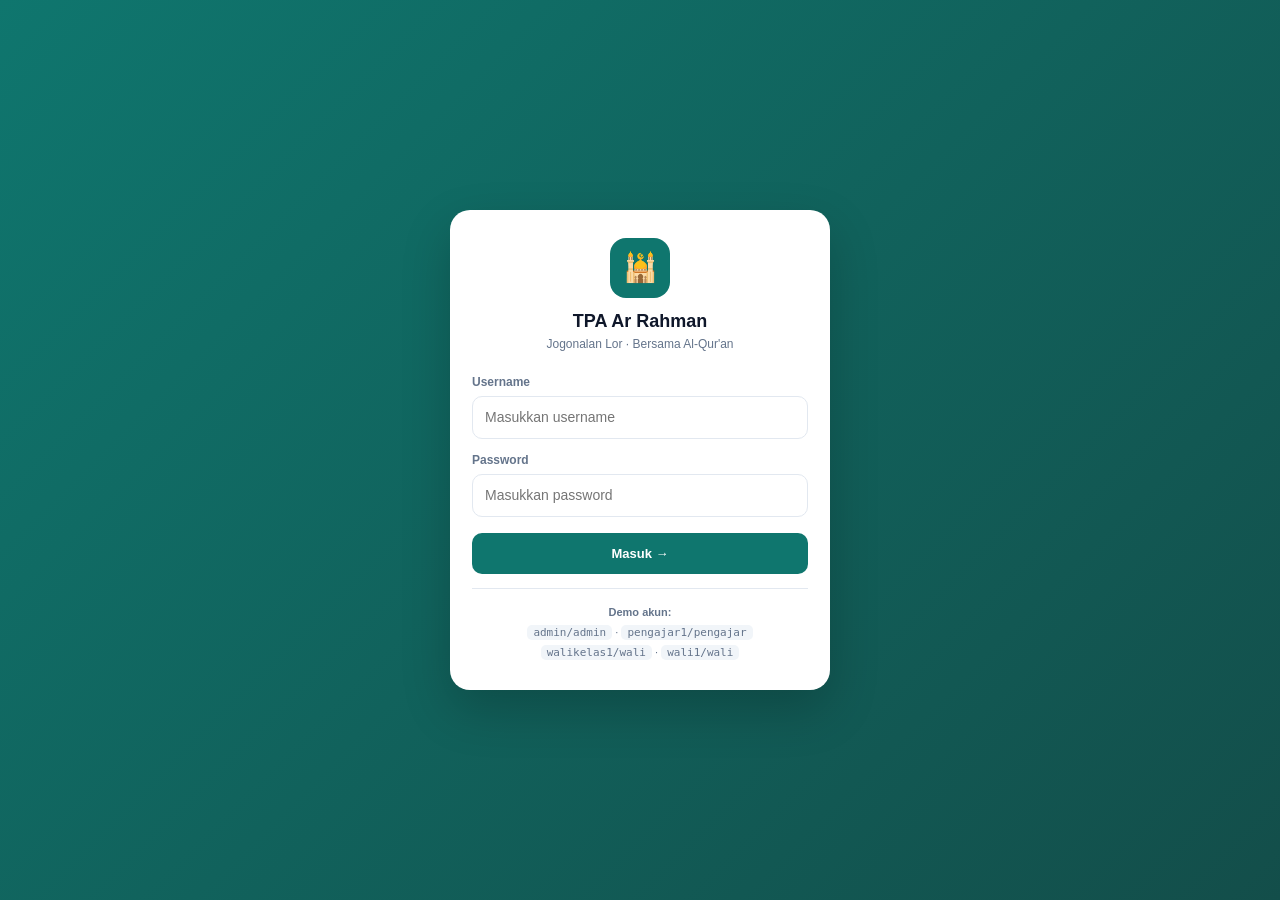
==== index.html @ e5f5216a "Add files via upload" ====
<!DOCTYPE html>
<html lang="id">
<head>
<meta charset="UTF-8">
<meta name="viewport" content="width=device-width, initial-scale=1.0">
<title>Login · TPA Ar Rahman</title>
<link rel="stylesheet" href="shared.css">
</head>
<body>
<div class="login-wrap">
  <form class="login-card" id="loginForm">
    <div class="login-logo">
      <div class="logo">🕌</div>
      <h1>TPA Ar Rahman</h1>
      <p>Jogonalan Lor · Bersama Al-Qur'an</p>
    </div>
    <div class="login-error" id="err"></div>
    <div class="field" style="margin-bottom:12px">
      <label>Username</label>
      <input id="username" placeholder="Masukkan username" autocomplete="username" required>
    </div>
    <div class="field" style="margin-bottom:16px">
      <label>Password</label>
      <input id="password" type="password" placeholder="Masukkan password" autocomplete="current-password" required>
    </div>
    <button type="submit" class="btn btn-primary btn-block">Masuk →</button>
    <div class="login-hint">
      <strong>Demo akun:</strong><br>
      <code>admin/admin</code> · <code>pengajar1/pengajar</code><br>
      <code>walikelas1/wali</code> · <code>wali1/wali</code>
    </div>
  </form>
</div>
<script src="app.js"></script>
<script>
  // Jika sudah login, langsung ke dashboard
  if (tpa.getSession()) location.href = 'dashboard.html';

  document.getElementById('loginForm').addEventListener('submit', (e) => {
    e.preventDefault();
    const u = document.getElementById('username').value.trim();
    const p = document.getElementById('password').value;
    const sess = tpa.login(u, p);
    if (!sess) {
      const err = document.getElementById('err');
      err.textContent = 'Username atau password salah.';
      err.style.display = 'block';
      return;
    }
    location.href = 'dashboard.html';
  });
</script>
</body>
</html>
---- shared.css ----
:root{
  --primary:#0f766e; --primary-dark:#115e59; --primary-light:#14b8a6;
  --accent:#f59e0b; --danger:#dc2626; --success:#16a34a;
  --bg:#f1f5f9; --card:#ffffff; --text:#0f172a; --muted:#64748b;
  --border:#e2e8f0; --radius:14px;
}
*{box-sizing:border-box;margin:0;padding:0}
body{font-family:-apple-system,BlinkMacSystemFont,'Segoe UI',Roboto,sans-serif;
  background:var(--bg);color:var(--text);font-size:14px;line-height:1.5}
button{font:inherit;cursor:pointer;border:none;background:none}
a{color:inherit;text-decoration:none}
input,select,textarea{font:inherit;width:100%;padding:10px 12px;
  border:1px solid var(--border);border-radius:10px;background:#fff;outline:none}
input:focus,select:focus,textarea:focus{border-color:var(--primary)}

/* Layout */
.layout{display:flex;min-height:100vh}
.sidebar{display:none;width:240px;background:#0f172a;color:#e2e8f0;
  padding:16px;flex-direction:column;gap:16px;position:sticky;top:0;height:100vh}
.brand{display:flex;gap:10px;align-items:center;padding-bottom:14px;border-bottom:1px solid #1e293b}
.brand-logo{width:38px;height:38px;background:var(--primary);border-radius:10px;
  display:grid;place-items:center;font-size:20px}
.brand-title{font-weight:700;font-size:15px}
.brand-sub{font-size:11px;color:#94a3b8}
.nav{display:flex;flex-direction:column;gap:4px;flex:1;overflow-y:auto}
.nav-item{display:flex;gap:10px;align-items:center;padding:10px 12px;
  border-radius:10px;color:#cbd5e1;font-size:13px;transition:.15s}
.nav-item:hover{background:#1e293b;color:#fff}
.nav-item.active{background:var(--primary);color:#fff}
.nav-icon{width:20px;text-align:center}
.sidebar-foot{border-top:1px solid #1e293b;padding-top:12px;display:flex;flex-direction:column;gap:8px}
.user-chip{display:flex;gap:10px;align-items:center}
.avatar{width:34px;height:34px;border-radius:50%;background:var(--primary-light);
  color:#fff;display:grid;place-items:center;font-weight:700}
.user-info{font-size:12px;line-height:1.2}
.user-name{font-weight:600}
.user-role{color:#94a3b8;font-size:11px;text-transform:capitalize}

.main{flex:1;display:flex;flex-direction:column;min-width:0}
.topbar{background:#fff;padding:12px 16px;border-bottom:1px solid var(--border);
  display:flex;align-items:center;gap:12px;position:sticky;top:0;z-index:10}
.topbar h1{font-size:16px;flex:1;font-weight:600}
.menu-btn{width:36px;height:36px;border-radius:10px;background:var(--bg);display:grid;place-items:center}
.page{padding:16px;padding-bottom:90px;flex:1;max-width:1200px;width:100%;margin:0 auto}

/* Bottom nav mobile */
.bottom-nav{position:fixed;bottom:0;left:0;right:0;background:#fff;
  display:flex;border-top:1px solid var(--border);z-index:20;overflow-x:auto}
.bottom-nav a{flex:1;min-width:64px;padding:8px 4px;text-align:center;
  font-size:10px;color:var(--muted);display:flex;flex-direction:column;gap:2px;align-items:center}
.bottom-nav a .nav-icon{font-size:18px}
.bottom-nav a.active{color:var(--primary);font-weight:600}

@media(min-width:768px){
  .sidebar{display:flex}
  .menu-btn,.bottom-nav{display:none}
  .page{padding:20px;padding-bottom:20px}
  .topbar h1{font-size:18px}
}

/* Cards */
.card{background:var(--card);border-radius:var(--radius);padding:16px;
  border:1px solid var(--border);box-shadow:0 1px 2px rgba(0,0,0,.03)}
.card+.card{margin-top:12px}
.card-title{font-weight:700;font-size:15px;margin-bottom:12px;
  display:flex;justify-content:space-between;align-items:center;gap:8px;flex-wrap:wrap}

/* Stats grid */
.stats{display:grid;grid-template-columns:1fr 1fr;gap:10px}
@media(min-width:640px){.stats{grid-template-columns:repeat(4,1fr)}}
.stat{background:var(--card);border-radius:var(--radius);padding:14px;
  border:1px solid var(--border);position:relative;overflow:hidden}
.stat-label{font-size:11px;color:var(--muted);text-transform:uppercase;letter-spacing:.3px}
.stat-value{font-size:22px;font-weight:700;margin-top:4px}
.stat.green{background:linear-gradient(135deg,#0f766e,#14b8a6);color:#fff;border:none}
.stat.blue{background:linear-gradient(135deg,#1e40af,#3b82f6);color:#fff;border:none}
.stat.orange{background:linear-gradient(135deg,#c2410c,#f59e0b);color:#fff;border:none}
.stat.purple{background:linear-gradient(135deg,#6d28d9,#8b5cf6);color:#fff;border:none}
.stat.green .stat-label,.stat.blue .stat-label,
.stat.orange .stat-label,.stat.purple .stat-label{color:rgba(255,255,255,.8)}

/* Buttons */
.btn{padding:9px 14px;border-radius:10px;font-weight:600;font-size:13px;
  display:inline-flex;align-items:center;gap:6px;transition:.15s;background:var(--bg);color:var(--text)}
.btn:hover{opacity:.9}
.btn-primary{background:var(--primary);color:#fff}
.btn-primary:hover{background:var(--primary-dark)}
.btn-danger{background:var(--danger);color:#fff}
.btn-ghost{background:transparent;border:1px solid var(--border);color:var(--text)}
.btn-block{width:100%;justify-content:center;padding:11px}
.btn-sm{padding:6px 10px;font-size:12px}
.btn-icon{width:30px;height:30px;border-radius:8px;display:inline-grid;place-items:center;padding:0;background:var(--bg)}
.btn-icon.danger{background:#fee2e2;color:#dc2626}
.btn-icon.primary{background:#ccfbf1;color:#0f766e}

/* Tables */
.table-wrap{overflow-x:auto;border-radius:10px}
table{width:100%;border-collapse:collapse;font-size:13px}
th{text-align:left;padding:10px;background:#f8fafc;color:var(--muted);
  font-weight:600;font-size:11px;text-transform:uppercase;white-space:nowrap}
td{padding:10px;border-bottom:1px solid var(--border);vertical-align:middle}
tr:last-child td{border-bottom:none}
.avatar-sm{width:30px;height:30px;border-radius:50%;background:#cbd5e1;
  display:inline-grid;place-items:center;font-weight:600;font-size:12px;color:#334155}

/* Badges */
.badge{display:inline-block;padding:3px 9px;border-radius:20px;font-size:11px;
  font-weight:600;background:#f1f5f9;color:#475569}
.badge.green{background:#dcfce7;color:#15803d}
.badge.orange{background:#ffedd5;color:#c2410c}
.badge.red{background:#fee2e2;color:#b91c1c}
.badge.blue{background:#dbeafe;color:#1e40af}
.badge.purple{background:#ede9fe;color:#6d28d9}

/* Forms */
.form-grid{display:grid;gap:12px;grid-template-columns:1fr}
@media(min-width:600px){.form-grid{grid-template-columns:1fr 1fr}}
.form-grid .full{grid-column:1/-1}
.field label{display:block;font-size:12px;font-weight:600;
  margin-bottom:5px;color:var(--muted)}
.form-actions{display:flex;gap:8px;justify-content:flex-end;margin-top:14px;
  flex-wrap:wrap}

/* Login */
.login-wrap{min-height:100vh;display:grid;place-items:center;padding:20px;
  background:linear-gradient(135deg,#0f766e 0%,#134e4a 100%)}
.login-card{background:#fff;border-radius:20px;padding:28px 22px;
  width:100%;max-width:380px;box-shadow:0 20px 50px rgba(0,0,0,.2)}
.login-logo{text-align:center;margin-bottom:20px}
.login-logo .logo{width:60px;height:60px;background:var(--primary);border-radius:16px;
  display:inline-grid;place-items:center;color:#fff;font-size:28px;margin-bottom:10px}
.login-logo h1{font-size:18px;font-weight:700}
.login-logo p{font-size:12px;color:var(--muted)}
.login-error{background:#fee2e2;color:#b91c1c;padding:9px 12px;border-radius:8px;
  font-size:12px;margin-bottom:12px;display:none}
.login-hint{font-size:11px;color:var(--muted);text-align:center;margin-top:14px;
  padding-top:14px;border-top:1px solid var(--border);line-height:1.8}
.login-hint code{background:#f1f5f9;padding:1px 6px;border-radius:5px;font-size:11px}

/* Toast */
.toast-wrap{position:fixed;bottom:90px;left:50%;transform:translateX(-50%);
  z-index:100;display:flex;flex-direction:column;gap:8px;align-items:center}
.toast{background:#0f172a;color:#fff;padding:10px 16px;border-radius:10px;
  font-size:13px;box-shadow:0 6px 20px rgba(0,0,0,.2);animation:slideUp .25s ease}
.toast.success{background:var(--success)}
.toast.error{background:var(--danger)}
@keyframes slideUp{from{opacity:0;transform:translateY(10px)}to{opacity:1;transform:none}}

/* Misc */
.muted{color:var(--muted);font-size:12px}
.row{display:flex;gap:8px;align-items:center;flex-wrap:wrap}
.spacer{flex:1}
.empty{text-align:center;padding:24px;color:var(--muted);font-size:13px}
.search-bar{display:flex;gap:8px;margin-bottom:12px}
.scan-circle{width:150px;height:150px;border-radius:50%;margin:20px auto;
  background:linear-gradient(135deg,#0f766e,#14b8a6);display:grid;place-items:center;
  color:#fff;font-size:60px;box-shadow:0 10px 30px rgba(15,118,110,.3)}
.kartu-mini{background:linear-gradient(135deg,#0f766e,#115e59);color:#fff;
  border-radius:14px;padding:14px;max-width:260px}
.kartu-mini h3{font-size:11px;letter-spacing:1px;opacity:.8}
.kartu-mini .name{font-weight:700;margin:6px 0 2px}
.kartu-mini .meta{font-size:11px;opacity:.8}
.qr-box{background:#fff;padding:8px;border-radius:8px;display:inline-block;margin-top:8px}
.qr-box canvas,.qr-box img{display:block}
.pill-tabs{display:flex;gap:6px;background:var(--bg);padding:4px;
  border-radius:10px;margin-bottom:14px;overflow-x:auto}
.pill-tabs button{padding:7px 14px;border-radius:8px;font-size:12px;
  font-weight:600;color:var(--muted);white-space:nowrap}
.pill-tabs button.active{background:#fff;color:var(--primary);box-shadow:0 1px 2px rgba(0,0,0,.06)}
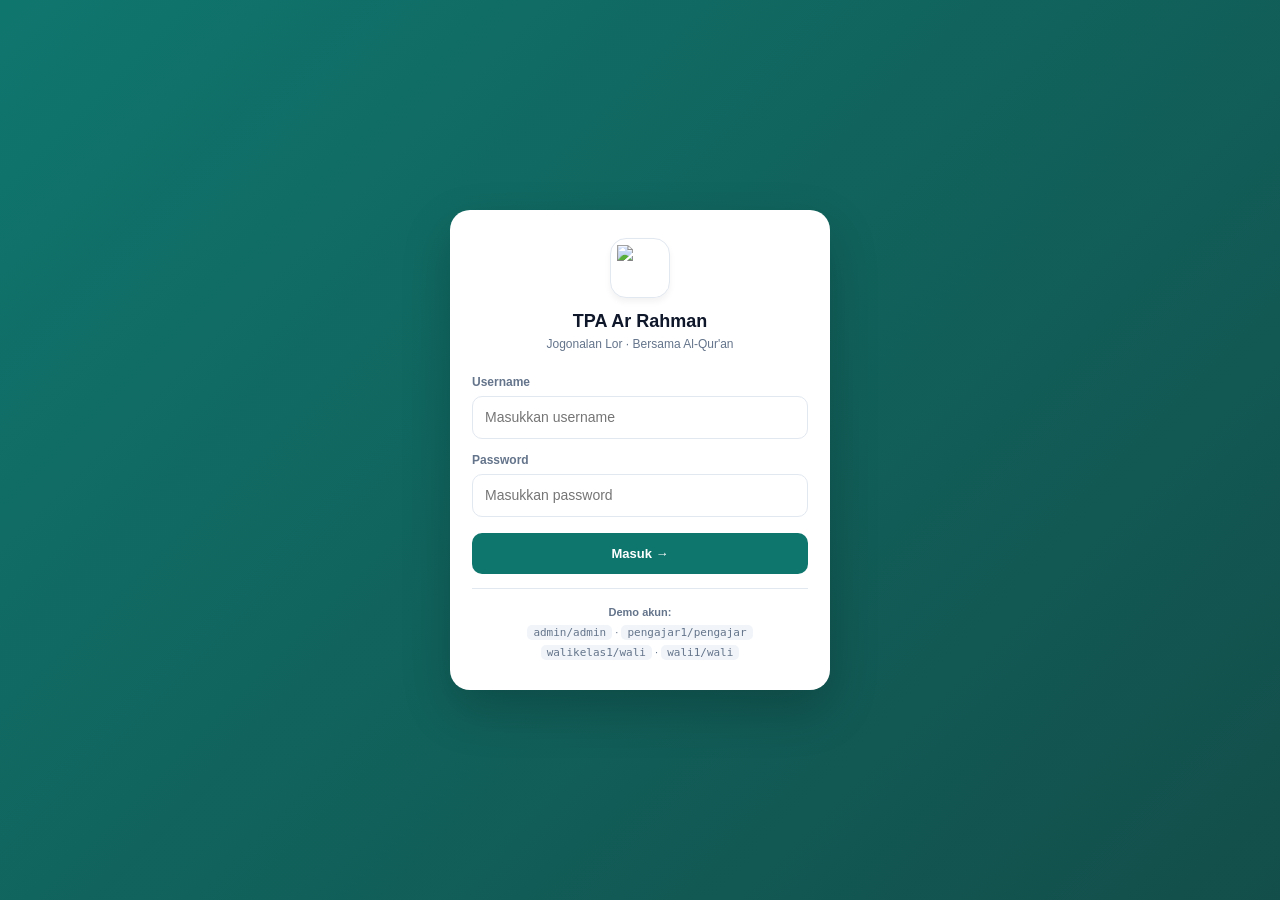
==== commit 9026e807: "Update index.html" ====
--- a/index.html
+++ b/index.html
@@ -10,7 +10,11 @@
 <div class="login-wrap">
   <form class="login-card" id="loginForm">
     <div class="login-logo">
-      <div class="logo">🕌</div>
+      <!-- LOGO BARU -->
+      <div class="logo" style="background:#fff; padding:6px; overflow:hidden; border: 1px solid #e2e8f0; box-shadow: 0 4px 6px rgba(0,0,0,0.05);">
+        <img src="https://lh3.googleusercontent.com/d/1F6GqnKh5sEGXFMIeFob5a3jib1CbhpHv" alt="Logo TPA" style="width:100%; height:100%; object-fit:contain;">
+      </div>
+      <!-- END LOGO -->
       <h1>TPA Ar Rahman</h1>
       <p>Jogonalan Lor · Bersama Al-Qur'an</p>
     </div>
@@ -51,4 +55,4 @@
   });
 </script>
 </body>
-</html>+</html>
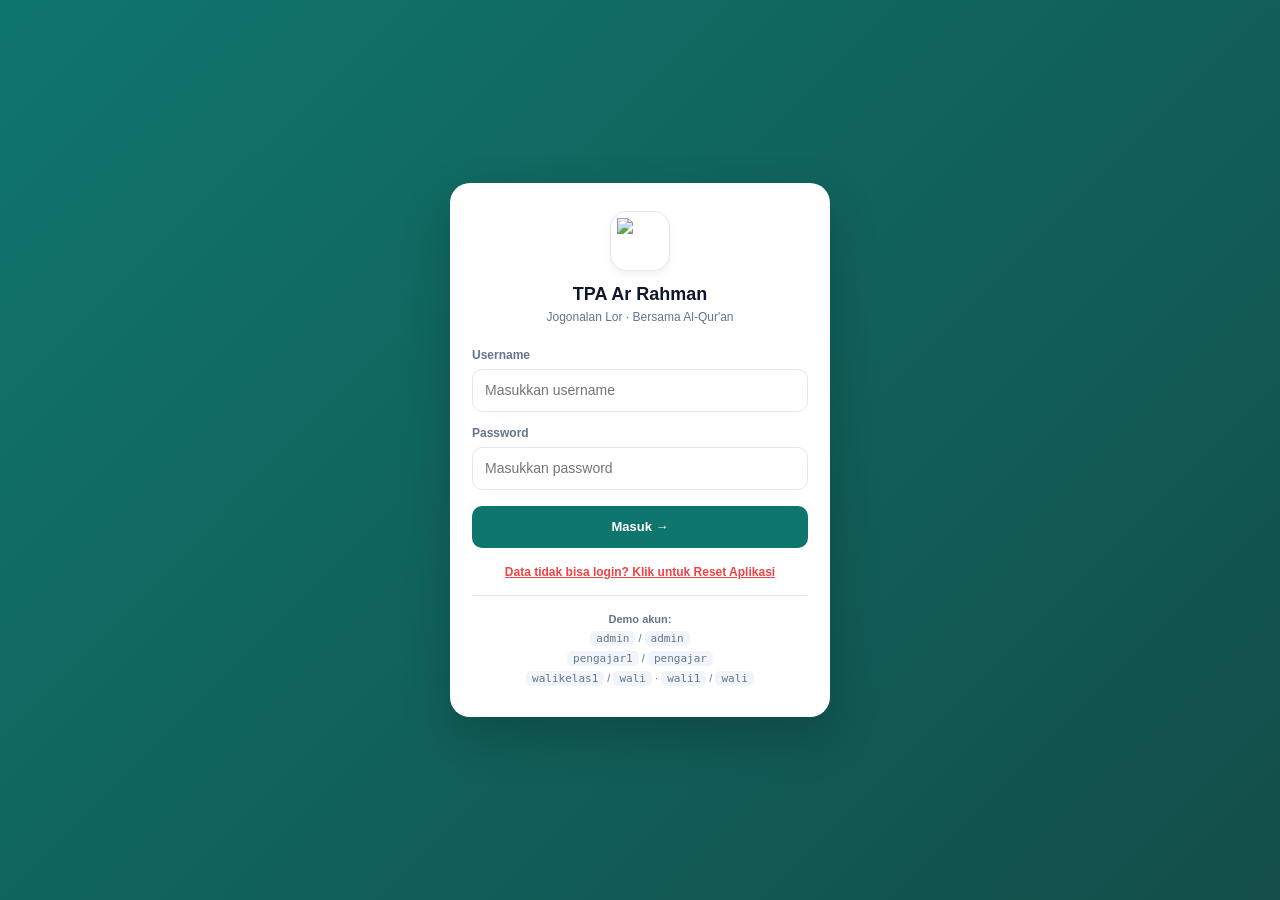
==== commit 4457d97a: "Update index.html" ====
--- a/index.html
+++ b/index.html
@@ -5,20 +5,45 @@
 <meta name="viewport" content="width=device-width, initial-scale=1.0">
 <title>Login · TPA Ar Rahman</title>
 <link rel="stylesheet" href="shared.css">
+<style>
+  /* Gaya untuk tombol reset darurat */
+  .reset-btn {
+    background: none; border: none; color: #ef4444; font-size: 12px;
+    cursor: pointer; text-decoration: underline; margin-top: 15px;
+    display: block; width: 100%; text-align: center; font-weight: 600;
+  }
+  .reset-btn:hover { color: #b91c1c; }
+  
+  /* Gaya untuk pesan error sistem */
+  .debug-err {
+    background: #fee2e2; color: #dc2626; padding: 10px; 
+    border-radius: 8px; font-size: 12px; margin-bottom: 12px; 
+    display: none; border: 1px solid #f87171; text-align: center;
+  }
+</style>
 </head>
 <body>
 <div class="login-wrap">
   <form class="login-card" id="loginForm">
     <div class="login-logo">
-      <!-- LOGO BARU -->
+      
+      <!-- LOGO BARU DENGAN FALLBACK -->
       <div class="logo" style="background:#fff; padding:6px; overflow:hidden; border: 1px solid #e2e8f0; box-shadow: 0 4px 6px rgba(0,0,0,0.05);">
-        <img src="https://lh3.googleusercontent.com/d/1F6GqnKh5sEGXFMIeFob5a3jib1CbhpHv" alt="Logo TPA" style="width:100%; height:100%; object-fit:contain;">
+        <img src="https://lh3.googleusercontent.com/d/1F6GqnKh5sEGXFMIeFob5a3jib1CbhpHv" 
+             alt="Logo TPA" 
+             style="width:100%; height:100%; object-fit:contain;"
+             onerror="this.onerror=null; this.src='https://ui-avatars.com/api/?name=TPA&background=0f766e&color=fff&size=128&font-size=0.33';">
       </div>
       <!-- END LOGO -->
+
       <h1>TPA Ar Rahman</h1>
       <p>Jogonalan Lor · Bersama Al-Qur'an</p>
     </div>
+
+    <!-- Pesan Error -->
+    <div class="debug-err" id="debugErr"></div>
     <div class="login-error" id="err"></div>
+
     <div class="field" style="margin-bottom:12px">
       <label>Username</label>
       <input id="username" placeholder="Masukkan username" autocomplete="username" required>
@@ -28,31 +53,68 @@
       <input id="password" type="password" placeholder="Masukkan password" autocomplete="current-password" required>
     </div>
     <button type="submit" class="btn btn-primary btn-block">Masuk →</button>
+    
+    <!-- TOMBOL RESET DARURAT -->
+    <button type="button" class="reset-btn" onclick="resetSystem()">Data tidak bisa login? Klik untuk Reset Aplikasi</button>
+
     <div class="login-hint">
       <strong>Demo akun:</strong><br>
-      <code>admin/admin</code> · <code>pengajar1/pengajar</code><br>
-      <code>walikelas1/wali</code> · <code>wali1/wali</code>
+      <code>admin</code> / <code>admin</code><br>
+      <code>pengajar1</code> / <code>pengajar</code><br>
+      <code>walikelas1</code> / <code>wali</code> · <code>wali1</code> / <code>wali</code>
     </div>
   </form>
 </div>
+
+<!-- Panggil app.js -->
 <script src="app.js"></script>
+
 <script>
-  // Jika sudah login, langsung ke dashboard
-  if (tpa.getSession()) location.href = 'dashboard.html';
+  // 1. Cek apakah app.js berhasil dimuat
+  if (typeof tpa === 'undefined') {
+    const errBox = document.getElementById('debugErr');
+    errBox.style.display = 'block';
+    errBox.innerHTML = '<b>ERROR:</b> File <code>app.js</code> tidak ditemukan atau error. Pastikan file app.js ada di folder yang sama dan tidak ada salah ketik.';
+  } else {
+    
+    // 2. Jika sudah login, langsung lempar ke dashboard
+    if (tpa.getSession()) {
+      location.href = 'dashboard.html';
+    }
 
-  document.getElementById('loginForm').addEventListener('submit', (e) => {
-    e.preventDefault();
-    const u = document.getElementById('username').value.trim();
-    const p = document.getElementById('password').value;
-    const sess = tpa.login(u, p);
-    if (!sess) {
-      const err = document.getElementById('err');
-      err.textContent = 'Username atau password salah.';
-      err.style.display = 'block';
-      return;
+    // 3. Logika Form Login
+    document.getElementById('loginForm').addEventListener('submit', (e) => {
+      e.preventDefault();
+      const u = document.getElementById('username').value.trim();
+      const p = document.getElementById('password').value;
+      
+      try {
+        const sess = tpa.login(u, p);
+        if (!sess) {
+          showErr('Username atau password salah.');
+          return;
+        }
+        location.href = 'dashboard.html';
+      } catch (error) {
+        showErr('Error sistem: ' + error.message);
+      }
+    });
+  }
+
+  function showErr(msg) {
+    const err = document.getElementById('err');
+    err.textContent = msg;
+    err.style.display = 'block';
+  }
+
+  // 4. Fungsi Reset Darurat
+  function resetSystem() {
+    if (confirm('Ini akan menghapus semua data di browser dan mengembalikannya ke data awal. Lanjutkan?')) {
+      localStorage.removeItem('tpa_ar_rahman_data_v1');
+      localStorage.removeItem('tpa_ar_rahman_session');
+      location.reload();
     }
-    location.href = 'dashboard.html';
-  });
+  }
 </script>
 </body>
 </html>
